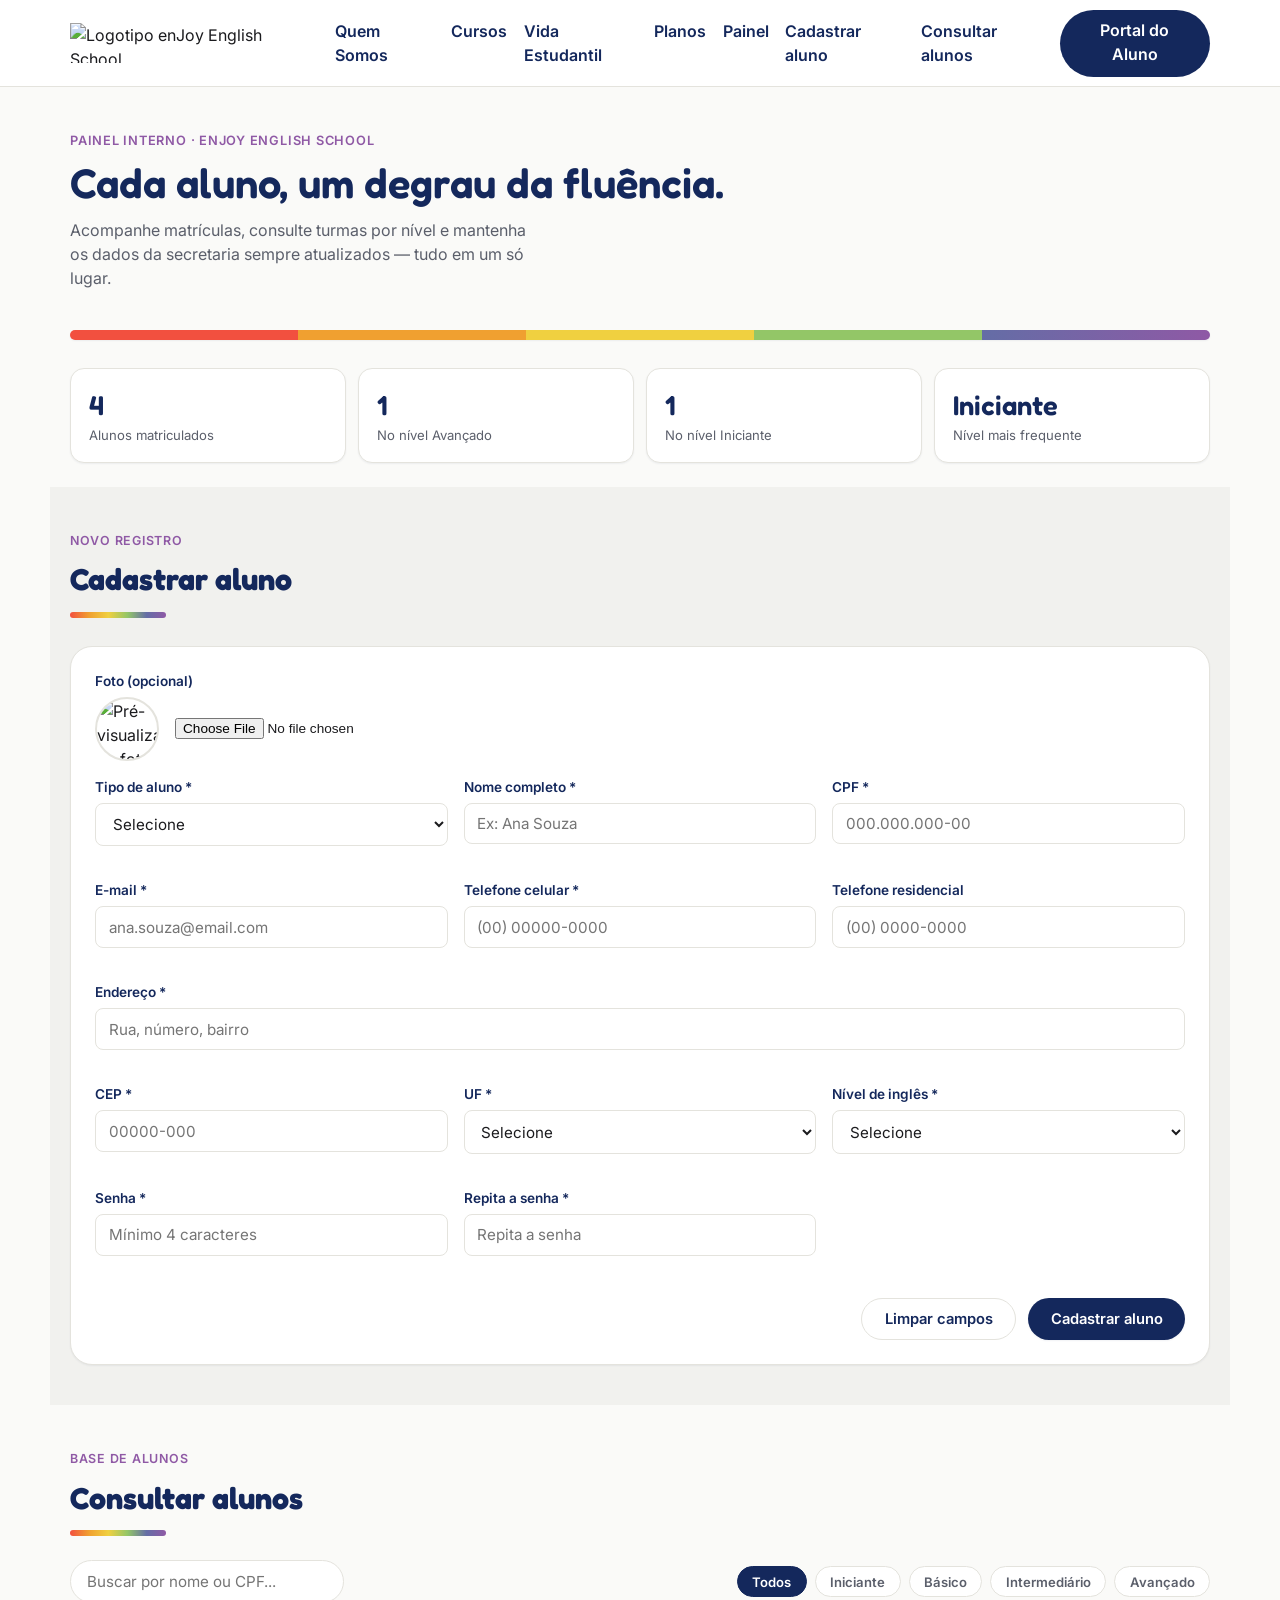
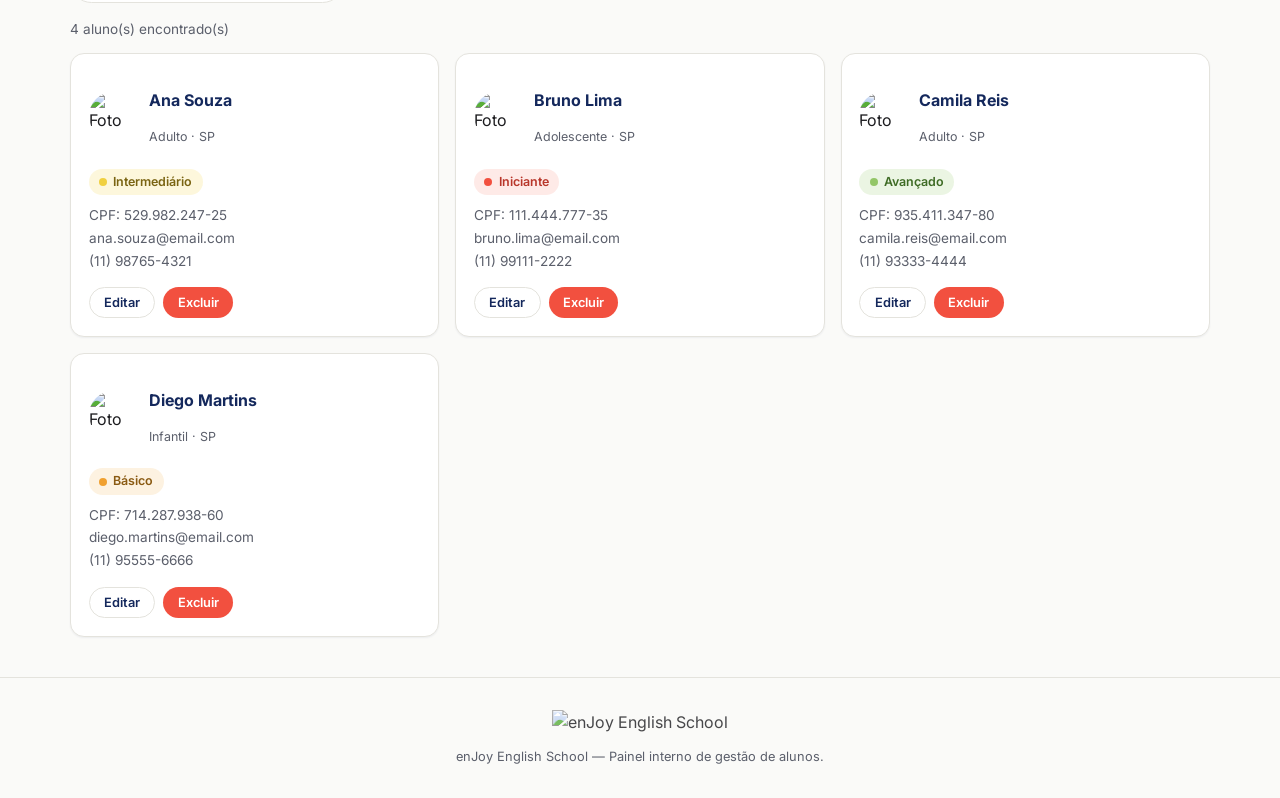
==== index.html @ 2eba7110 "Projeto Integrador Site" ====
<!DOCTYPE html>
<html lang="pt-BR">
<head>
<meta charset="UTF-8">
<meta name="viewport" content="width=device-width, initial-scale=1.0">
<title>enJoy English School — Painel de Alunos</title>
<meta name="description" content="Painel interno da enJoy English School para cadastro e consulta de alunos.">
<link rel="preconnect" href="https://fonts.googleapis.com">
<link href="https://fonts.googleapis.com/css2?family=Fredoka:wght@500;600;700&family=Inter:wght@400;500;600;700&display=swap" rel="stylesheet">
<link rel="stylesheet" href="style.css">
</head>
<body>

<a class="skip-link" href="#main">Pular para o conteúdo</a>

<!-- ===================== HEADER ===================== -->
<header class="header">
  <div class="header__inner">
    <div class="header__brand">
      <img class="header__logo" src="img/logo-enjoy.png" alt="Logotipo enJoy English School">
    </div>

    <button class="header__toggle" id="navToggle" aria-expanded="false" aria-controls="headerNav" aria-label="Abrir menu">
      <span></span><span></span><span></span>
    </button>

    <nav class="header__nav" id="headerNav">
      <a class="header__link" href="sobre.html">Quem Somos</a>
      <a class="header__link" href="cursos.html">Cursos</a>
      <a class="header__link" href="galeria.html">Vida Estudantil</a>
      <a class="header__link" href="planos.html">Planos</a>
      <a class="header__link" href="#dashboard">Painel</a>
      <a class="header__link" href="#cadastro">Cadastrar aluno</a>
      <a class="header__link" href="#consulta">Consultar alunos</a>
      <a class="header__link header__link--cta" href="login.html">Portal do Aluno</a>
    </nav>
  </div>
</header>

<main id="main">

  <!-- ===================== HERO / DASHBOARD ===================== -->
  <section class="hero" id="dashboard">
    <div class="hero__inner">
      <div class="hero__text">
        <p class="hero__eyebrow">Painel interno · enJoy English School</p>
        <h1 class="hero__title">Cada aluno, um degrau da fluência.</h1>
        <p class="hero__subtitle">
          Acompanhe matrículas, consulte turmas por nível e mantenha os dados
          da secretaria sempre atualizados — tudo em um só lugar.
        </p>
      </div>
      <div class="hero__rainbow" aria-hidden="true">
        <span class="rainbow-bar rainbow-bar--iniciante"></span>
        <span class="rainbow-bar rainbow-bar--basico"></span>
        <span class="rainbow-bar rainbow-bar--intermediario"></span>
        <span class="rainbow-bar rainbow-bar--avancado"></span>
        <span class="rainbow-bar rainbow-bar--fluente"></span>
      </div>
    </div>

    <div class="stats" id="statsRow">
      <!-- preenchido via JS -->
    </div>
  </section>

  <!-- ===================== CADASTRO ===================== -->
  <section class="section section--form" id="cadastro">
    <div class="section__head">
      <span class="section__eyebrow">Novo registro</span>
      <h2 class="section__title">Cadastrar aluno</h2>
      <div class="rainbow-rule" aria-hidden="true"></div>
    </div>

    <form class="student-form" id="studentForm" novalidate>
      <input type="hidden" id="studentId" value="">

      <div class="student-form__grid">

        <div class="form__group form__group--photo">
          <label class="form__label" for="fotoInput">Foto (opcional)</label>
          <div class="photo-picker">
            <img id="fotoPreview" class="photo-picker__preview" src="img/menina.png" alt="Pré-visualização da foto do aluno">
            <input class="form__file" type="file" id="fotoInput" accept="image/*">
          </div>
        </div>

        <div class="form__group">
          <label class="form__label" for="tipoAluno">Tipo de aluno *</label>
          <select class="form__input" id="tipoAluno" required>
            <option value="">Selecione</option>
            <option value="Infantil">Infantil</option>
            <option value="Adolescente">Adolescente</option>
            <option value="Adulto">Adulto</option>
          </select>
          <span class="form__error" data-error-for="tipoAluno"></span>
        </div>

        <div class="form__group">
          <label class="form__label" for="nome">Nome completo *</label>
          <input class="form__input" type="text" id="nome" placeholder="Ex: Ana Souza" required>
          <span class="form__error" data-error-for="nome"></span>
        </div>

        <div class="form__group">
          <label class="form__label" for="cpf">CPF *</label>
          <input class="form__input" type="text" id="cpf" placeholder="000.000.000-00" inputmode="numeric" maxlength="14" required>
          <span class="form__error" data-error-for="cpf"></span>
        </div>

        <div class="form__group">
          <label class="form__label" for="email">E-mail *</label>
          <input class="form__input" type="text" id="email" placeholder="ana.souza@email.com" required>
          <span class="form__error" data-error-for="email"></span>
        </div>

        <div class="form__group">
          <label class="form__label" for="telCelular">Telefone celular *</label>
          <input class="form__input" type="text" id="telCelular" placeholder="(00) 00000-0000" inputmode="numeric" maxlength="15" required>
          <span class="form__error" data-error-for="telCelular"></span>
        </div>

        <div class="form__group">
          <label class="form__label" for="telResidencial">Telefone residencial</label>
          <input class="form__input" type="text" id="telResidencial" placeholder="(00) 0000-0000" inputmode="numeric" maxlength="14">
        </div>

        <div class="form__group form__group--wide">
          <label class="form__label" for="endereco">Endereço *</label>
          <input class="form__input" type="text" id="endereco" placeholder="Rua, número, bairro" required>
          <span class="form__error" data-error-for="endereco"></span>
        </div>

        <div class="form__group">
          <label class="form__label" for="cep">CEP *</label>
          <input class="form__input" type="text" id="cep" placeholder="00000-000" inputmode="numeric" maxlength="9" required>
          <span class="form__error" data-error-for="cep"></span>
        </div>

        <div class="form__group">
          <label class="form__label" for="uf">UF *</label>
          <select class="form__input" id="uf" required>
            <option value="">Selecione</option>
            <option>SP</option><option>RJ</option><option>MG</option>
            <option>PR</option><option>RS</option><option>Outra</option>
          </select>
          <span class="form__error" data-error-for="uf"></span>
        </div>

        <div class="form__group">
          <label class="form__label" for="nivelIngles">Nível de inglês *</label>
          <select class="form__input" id="nivelIngles" required>
            <option value="">Selecione</option>
            <option value="Iniciante">Iniciante</option>
            <option value="Básico">Básico</option>
            <option value="Intermediário">Intermediário</option>
            <option value="Avançado">Avançado</option>
          </select>
          <span class="form__error" data-error-for="nivelIngles"></span>
        </div>

        <div class="form__group">
          <label class="form__label" for="senha">Senha *</label>
          <input class="form__input" type="password" id="senha" placeholder="Mínimo 4 caracteres" required>
          <span class="form__error" data-error-for="senha"></span>
        </div>

        <div class="form__group">
          <label class="form__label" for="confirmarSenha">Repita a senha *</label>
          <input class="form__input" type="password" id="confirmarSenha" placeholder="Repita a senha" required>
          <span class="form__error" data-error-for="confirmarSenha"></span>
        </div>

      </div>

      <div class="student-form__actions">
        <button type="button" class="btn btn--ghost" id="btnLimpar">Limpar campos</button>
        <button type="submit" class="btn btn--primary" id="btnSalvar">Cadastrar aluno</button>
      </div>
    </form>
  </section>

  <!-- ===================== CONSULTA ===================== -->
  <section class="section section--results" id="consulta">
    <div class="section__head">
      <span class="section__eyebrow">Base de alunos</span>
      <h2 class="section__title">Consultar alunos</h2>
      <div class="rainbow-rule" aria-hidden="true"></div>
    </div>

    <div class="toolbar">
      <div class="toolbar__search">
        <input type="search" id="searchInput" class="toolbar__input" placeholder="Buscar por nome ou CPF...">
      </div>
      <div class="toolbar__filters" id="filterButtons">
        <button class="filter-btn is-active" data-filter="Todos">Todos</button>
        <button class="filter-btn" data-filter="Iniciante">Iniciante</button>
        <button class="filter-btn" data-filter="Básico">Básico</button>
        <button class="filter-btn" data-filter="Intermediário">Intermediário</button>
        <button class="filter-btn" data-filter="Avançado">Avançado</button>
      </div>
    </div>

    <p class="results-count" id="resultsCount"></p>

    <div class="students-grid" id="studentsGrid">
      <!-- cartões preenchidos via JS -->
    </div>

    <p class="empty-state" id="emptyState" hidden>
      Nenhum aluno encontrado com esse filtro ou termo de busca.
    </p>
  </section>

</main>

<!-- ===================== MODAL DE EXCLUSÃO ===================== -->
<div class="modal" id="confirmModal" hidden>
  <div class="modal__box">
    <h3 class="modal__title">Excluir aluno?</h3>
    <p class="modal__text" id="modalText"></p>
    <div class="modal__actions">
      <button class="btn btn--ghost" id="modalCancel">Cancelar</button>
      <button class="btn btn--danger" id="modalConfirm">Excluir</button>
    </div>
  </div>
</div>

<!-- ===================== TOAST ===================== -->
<div class="toast" id="toast" hidden></div>

<!-- ===================== FOOTER ===================== -->
<footer class="footer">
  <img class="footer__logo" src="img/logo-enjoy.png" alt="enJoy English School">
  <p class="footer__text">enJoy English School — Painel interno de gestão de alunos.</p>
</footer>

<script src="script.js"></script>
</body>
</html>
---- style.css ----
/* =========================================================
   enJoy English School — Painel de Alunos
   Tokens extraídos do logotipo real da enJoy.
   ========================================================= */

:root {
  /* Cor de marca */
  --navy: #14285C;
  --navy-deep: #0C1938;
  --navy-soft: #3B4E86;

  /* Arco-íris do logo, mapeado por nível de inglês */
  --lvl-iniciante: #F2503F;      /* vermelho-laranja */
  --lvl-basico: #F0A030;         /* laranja          */
  --lvl-intermediario: #F0D040;  /* amarelo          */
  --lvl-avancado: #93C667;       /* verde            */
  --lvl-fluente: #646DA6;        /* azul-arroxeado   */
  --lvl-fluente-b: #8F59A5;      /* roxo             */

  /* Superfícies */
  --bg: #FAFAF8;
  --surface: #FFFFFF;
  --surface-muted: #F1F1EE;
  --border: #E4E3DD;

  /* Texto */
  --text: #1B1B1E;
  --text-muted: #5B5F6B;

  /* Tipografia */
  --font-display: 'Fredoka', system-ui, sans-serif;
  --font-body: 'Inter', system-ui, sans-serif;

  /* Espaçamento / forma */
  --radius-sm: 8px;
  --radius-md: 14px;
  --radius-lg: 22px;
  --shadow-sm: 0 1px 2px rgba(20, 40, 92, 0.06);
  --shadow-md: 0 8px 24px rgba(20, 40, 92, 0.10);
  --transition: 180ms cubic-bezier(.4,0,.2,1);
}

/* ---------- Reset básico ---------- */
*, *::before, *::after { box-sizing: border-box; }
html { scroll-behavior: smooth; }
body {
  margin: 0;
  background: var(--bg);
  color: var(--text);
  font-family: var(--font-body);
  line-height: 1.5;
  -webkit-font-smoothing: antialiased;
}
img { max-width: 100%; display: block; }
button { font-family: inherit; cursor: pointer; }
h1, h2, h3 { font-family: var(--font-display); margin: 0; color: var(--navy); }

.skip-link {
  position: absolute;
  left: -999px;
  top: 0;
  background: var(--navy);
  color: #fff;
  padding: 0.75rem 1rem;
  z-index: 999;
}
.skip-link:focus { left: 0; }

:focus-visible {
  outline: 3px solid var(--lvl-avancado);
  outline-offset: 2px;
}

@media (prefers-reduced-motion: reduce) {
  * { animation-duration: 0.001ms !important; transition-duration: 0.001ms !important; }
}

/* =========================================================
   HEADER
   ========================================================= */
.header {
  position: sticky;
  top: 0;
  z-index: 50;
  background: var(--surface);
  border-bottom: 1px solid var(--border);
}
.header__inner {
  max-width: 1180px;
  margin: 0 auto;
  padding: 0.6rem 1.25rem;
  display: flex;
  align-items: center;
  justify-content: space-between;
  gap: 1rem;
}
.header__logo { height: 40px; width: auto; }

.header__toggle {
  display: flex;
  flex-direction: column;
  justify-content: center;
  gap: 4px;
  width: 34px;
  height: 34px;
  background: none;
  border: none;
  padding: 0;
}
.header__toggle span {
  height: 2px;
  width: 100%;
  background: var(--navy);
  border-radius: 2px;
  transition: transform var(--transition), opacity var(--transition);
}
.header__toggle[aria-expanded="true"] span:nth-child(1) { transform: translateY(6px) rotate(45deg); }
.header__toggle[aria-expanded="true"] span:nth-child(2) { opacity: 0; }
.header__toggle[aria-expanded="true"] span:nth-child(3) { transform: translateY(-6px) rotate(-45deg); }

.header__nav {
  position: absolute;
  top: 100%;
  left: 0;
  right: 0;
  background: var(--surface);
  border-bottom: 1px solid var(--border);
  display: flex;
  flex-direction: column;
  padding: 0.5rem 1.25rem 1rem;
  gap: 0.25rem;
  transform-origin: top;
  transform: scaleY(0);
  opacity: 0;
  pointer-events: none;
  transition: transform var(--transition), opacity var(--transition);
}
.header__nav.is-open {
  transform: scaleY(1);
  opacity: 1;
  pointer-events: auto;
}
.header__link {
  color: var(--navy);
  text-decoration: none;
  font-weight: 600;
  padding: 0.6rem 0.4rem;
  border-radius: var(--radius-sm);
  transition: background var(--transition), color var(--transition);
}
.header__link:hover,
.header__link:focus-visible {
  background: var(--surface-muted);
}

@media (min-width: 800px) {
  .header__toggle { display: none; }
  .header__nav {
    position: static;
    flex-direction: row;
    background: none;
    border: none;
    padding: 0;
    transform: none;
    opacity: 1;
    pointer-events: auto;
  }
}

/* =========================================================
   HERO / DASHBOARD
   ========================================================= */
.hero {
  max-width: 1180px;
  margin: 0 auto;
  padding: 2.5rem 1.25rem 1.5rem;
}
.hero__inner {
  display: grid;
  gap: 1.5rem;
}
.hero__eyebrow {
  display: inline-block;
  font-weight: 600;
  font-size: 0.8rem;
  letter-spacing: 0.06em;
  text-transform: uppercase;
  color: var(--lvl-fluente-b);
  margin: 0 0 0.5rem;
}
.hero__title {
  font-size: clamp(1.7rem, 4vw, 2.6rem);
  font-weight: 600;
  line-height: 1.15;
}
.hero__subtitle {
  margin-top: 0.75rem;
  max-width: 46ch;
  color: var(--text-muted);
}

.hero__rainbow {
  display: flex;
  height: 10px;
  border-radius: 999px;
  overflow: hidden;
  box-shadow: var(--shadow-sm);
}
.rainbow-bar { flex: 1; }
.rainbow-bar--iniciante { background: var(--lvl-iniciante); }
.rainbow-bar--basico { background: var(--lvl-basico); }
.rainbow-bar--intermediario { background: var(--lvl-intermediario); }
.rainbow-bar--avancado { background: var(--lvl-avancado); }
.rainbow-bar--fluente { background: linear-gradient(90deg, var(--lvl-fluente), var(--lvl-fluente-b)); }

.rainbow-rule {
  height: 6px;
  width: 96px;
  border-radius: 999px;
  margin-top: 0.6rem;
  background: linear-gradient(90deg,
    var(--lvl-iniciante), var(--lvl-basico), var(--lvl-intermediario),
    var(--lvl-avancado), var(--lvl-fluente), var(--lvl-fluente-b));
}

.stats {
  margin-top: 1.75rem;
  display: grid;
  grid-template-columns: repeat(2, 1fr);
  gap: 0.75rem;
}
@media (min-width: 700px) {
  .stats { grid-template-columns: repeat(4, 1fr); }
}
.stat-card {
  background: var(--surface);
  border: 1px solid var(--border);
  border-radius: var(--radius-md);
  padding: 1rem 1.1rem;
  box-shadow: var(--shadow-sm);
}
.stat-card__value {
  font-family: var(--font-display);
  font-size: 1.7rem;
  font-weight: 600;
  color: var(--navy);
}
.stat-card__label {
  font-size: 0.82rem;
  color: var(--text-muted);
}

/* =========================================================
   SECTIONS (genérico)
   ========================================================= */
.section {
  max-width: 1180px;
  margin: 0 auto;
  padding: 2.5rem 1.25rem;
}
.section__eyebrow {
  font-size: 0.78rem;
  font-weight: 600;
  letter-spacing: 0.06em;
  text-transform: uppercase;
  color: var(--lvl-fluente-b);
}
.section__title {
  font-size: clamp(1.4rem, 3vw, 1.9rem);
  margin-top: 0.35rem;
}
.section--form { background: var(--surface-muted); }

/* =========================================================
   FORMULÁRIO DE CADASTRO
   ========================================================= */
.student-form {
  margin-top: 1.75rem;
  background: var(--surface);
  border: 1px solid var(--border);
  border-radius: var(--radius-lg);
  padding: 1.5rem;
  box-shadow: var(--shadow-sm);
}
.student-form__grid {
  display: grid;
  grid-template-columns: 1fr;
  gap: 1rem;
}
@media (min-width: 640px) {
  .student-form__grid { grid-template-columns: repeat(2, 1fr); }
  .form__group--wide { grid-column: span 2; }
}
@media (min-width: 960px) {
  .student-form__grid { grid-template-columns: repeat(3, 1fr); }
  .form__group--wide { grid-column: span 3; }
  .form__group--photo { grid-column: span 3; }
}

.form__group { display: flex; flex-direction: column; gap: 0.35rem; }
.form__label { font-size: 0.85rem; font-weight: 600; color: var(--navy); }
.form__input {
  border: 1.5px solid var(--border);
  border-radius: var(--radius-sm);
  padding: 0.65rem 0.8rem;
  font-family: inherit;
  font-size: 0.95rem;
  background: var(--surface);
  color: var(--text);
  transition: border-color var(--transition), box-shadow var(--transition);
}
.form__input:focus {
  border-color: var(--lvl-fluente-b);
  box-shadow: 0 0 0 3px rgba(143, 89, 165, 0.15);
  outline: none;
}
.form__input.is-invalid { border-color: var(--lvl-iniciante); }
.form__error {
  font-size: 0.78rem;
  color: var(--lvl-iniciante);
  min-height: 1em;
}

.photo-picker {
  display: flex;
  align-items: center;
  gap: 1rem;
}
.photo-picker__preview {
  width: 64px;
  height: 64px;
  border-radius: 50%;
  object-fit: cover;
  border: 2px solid var(--border);
}
.form__file { font-size: 0.85rem; }

.student-form__actions {
  margin-top: 1.5rem;
  display: flex;
  flex-wrap: wrap;
  gap: 0.75rem;
  justify-content: flex-end;
}

.btn {
  border: none;
  border-radius: 999px;
  padding: 0.7rem 1.4rem;
  font-weight: 600;
  font-size: 0.92rem;
  transition: transform var(--transition), box-shadow var(--transition), background var(--transition);
}
.btn:active { transform: scale(0.97); }
.btn--primary {
  background: var(--navy);
  color: #fff;
  box-shadow: var(--shadow-sm);
}
.btn--primary:hover { background: var(--navy-deep); box-shadow: var(--shadow-md); }
.btn--ghost {
  background: transparent;
  color: var(--navy);
  border: 1.5px solid var(--border);
}
.btn--ghost:hover { background: var(--surface-muted); }
.btn--danger {
  background: var(--lvl-iniciante);
  color: #fff;
}
.btn--danger:hover { filter: brightness(0.92); }
.btn--small { padding: 0.45rem 0.9rem; font-size: 0.8rem; }

/* =========================================================
   CONSULTA / RESULTADOS
   ========================================================= */
.toolbar {
  margin-top: 1.5rem;
  display: flex;
  flex-direction: column;
  gap: 0.9rem;
}
@media (min-width: 800px) {
  .toolbar { flex-direction: row; align-items: center; justify-content: space-between; }
}
.toolbar__input {
  width: 100%;
  padding: 0.7rem 1rem;
  border-radius: 999px;
  border: 1.5px solid var(--border);
  font-family: inherit;
  font-size: 0.95rem;
}
.toolbar__input:focus {
  border-color: var(--lvl-fluente-b);
  outline: none;
  box-shadow: 0 0 0 3px rgba(143, 89, 165, 0.15);
}
.toolbar__filters {
  display: flex;
  flex-wrap: wrap;
  gap: 0.5rem;
}
.filter-btn {
  border: 1.5px solid var(--border);
  background: var(--surface);
  color: var(--text-muted);
  border-radius: 999px;
  padding: 0.4rem 0.9rem;
  font-size: 0.82rem;
  font-weight: 600;
  transition: all var(--transition);
}
.filter-btn:hover { border-color: var(--lvl-fluente-b); color: var(--navy); }
.filter-btn.is-active {
  background: var(--navy);
  border-color: var(--navy);
  color: #fff;
}

.results-count {
  margin-top: 1rem;
  font-size: 0.85rem;
  color: var(--text-muted);
}

.students-grid {
  margin-top: 0.75rem;
  display: grid;
  grid-template-columns: 1fr;
  gap: 1rem;
}
@media (min-width: 640px) {
  .students-grid { grid-template-columns: repeat(2, 1fr); }
}
@media (min-width: 1000px) {
  .students-grid { grid-template-columns: repeat(3, 1fr); }
}

.student-card {
  background: var(--surface);
  border: 1px solid var(--border);
  border-radius: var(--radius-md);
  padding: 1.1rem;
  box-shadow: var(--shadow-sm);
  display: flex;
  flex-direction: column;
  gap: 0.6rem;
  animation: card-in 260ms ease both;
}
@keyframes card-in {
  from { opacity: 0; transform: translateY(8px); }
  to { opacity: 1; transform: translateY(0); }
}
.student-card:hover { box-shadow: var(--shadow-md); }

.student-card__top {
  display: flex;
  align-items: center;
  gap: 0.75rem;
}
.student-card__photo {
  width: 48px;
  height: 48px;
  border-radius: 50%;
  object-fit: cover;
  flex-shrink: 0;
}
.student-card__name { font-weight: 700; color: var(--navy); font-size: 1rem; }
.student-card__type { font-size: 0.78rem; color: var(--text-muted); }

.student-card__level {
  display: inline-flex;
  align-items: center;
  gap: 0.4rem;
  font-size: 0.78rem;
  font-weight: 600;
  padding: 0.25rem 0.65rem;
  border-radius: 999px;
  width: fit-content;
}
.student-card__level-dot { width: 8px; height: 8px; border-radius: 50%; }

.student-card__meta {
  font-size: 0.85rem;
  color: var(--text-muted);
  display: flex;
  flex-direction: column;
  gap: 0.15rem;
}
.student-card__actions {
  margin-top: 0.4rem;
  display: flex;
  gap: 0.5rem;
}

.empty-state {
  margin-top: 2rem;
  text-align: center;
  color: var(--text-muted);
  padding: 2rem;
  border: 1.5px dashed var(--border);
  border-radius: var(--radius-md);
}

/* =========================================================
   MODAL
   ========================================================= */
.modal {
  position: fixed;
  inset: 0;
  background: rgba(12, 25, 56, 0.45);
  align-items: center;
  justify-content: center;
  padding: 1rem;
  z-index: 100;
}
/* [hidden] do HTML tem baixa prioridade na cascata; sem esta regra,
   a declaração de display acima "vence" e o modal fica sempre visível. */
.modal[hidden] { display: none; }
.modal:not([hidden]) { display: flex; }
.modal__box {
  background: var(--surface);
  border-radius: var(--radius-lg);
  padding: 1.5rem;
  max-width: 380px;
  width: 100%;
  box-shadow: var(--shadow-md);
  animation: modal-in 200ms ease both;
}
@keyframes modal-in {
  from { opacity: 0; transform: scale(0.96); }
  to { opacity: 1; transform: scale(1); }
}
.modal__title { font-size: 1.2rem; }
.modal__text { color: var(--text-muted); margin: 0.6rem 0 1.2rem; font-size: 0.92rem; }
.modal__actions { display: flex; justify-content: flex-end; gap: 0.6rem; }

/* =========================================================
   TOAST
   ========================================================= */
.toast {
  position: fixed;
  left: 50%;
  bottom: 1.5rem;
  transform: translate(-50%, 0);
  background: var(--navy);
  color: #fff;
  padding: 0.75rem 1.2rem;
  border-radius: 999px;
  font-size: 0.88rem;
  font-weight: 600;
  box-shadow: var(--shadow-md);
  z-index: 200;
  animation: toast-in 220ms ease both;
}
@keyframes toast-in {
  from { opacity: 0; transform: translate(-50%, 10px); }
  to { opacity: 1; transform: translate(-50%, 0); }
}
.toast--error { background: var(--lvl-iniciante); }

/* =========================================================
   FOOTER
   ========================================================= */
.footer {
  border-top: 1px solid var(--border);
  padding: 2rem 1.25rem;
  display: flex;
  flex-direction: column;
  align-items: center;
  gap: 0.6rem;
  text-align: center;
}
.footer__logo { height: 28px; opacity: 0.8; }
.footer__text { font-size: 0.8rem; color: var(--text-muted); margin: 0; }

/* =========================================================
   FOOTER expandido (multi-página)
   ========================================================= */
.footer--site {
  flex-direction: column;
  gap: 2rem;
  padding: 3rem 1.25rem 2rem;
}
.footer__grid {
  width: 100%;
  max-width: 1180px;
  margin: 0 auto;
  display: grid;
  grid-template-columns: 1fr;
  gap: 2rem;
  text-align: left;
}
@media (min-width: 700px) {
  .footer__grid { grid-template-columns: 1.3fr 1fr 1fr; }
}
.footer__col-title {
  font-family: var(--font-display);
  color: var(--navy);
  font-size: 0.95rem;
  margin: 0 0 0.75rem;
}
.footer__links { list-style: none; margin: 0; padding: 0; display: flex; flex-direction: column; gap: 0.5rem; }
.footer__links a {
  color: var(--text-muted);
  text-decoration: none;
  font-size: 0.88rem;
  transition: color var(--transition);
}
.footer__links a:hover { color: var(--lvl-fluente-b); }
.footer__bottom {
  width: 100%;
  max-width: 1180px;
  margin: 0 auto;
  border-top: 1px solid var(--border);
  padding-top: 1.25rem;
  display: flex;
  flex-wrap: wrap;
  align-items: center;
  justify-content: space-between;
  gap: 0.75rem;
}

/* =========================================================
   HEADER — link em destaque (Portal do Aluno) e link discreto
   ========================================================= */
.header__link--cta {
  background: var(--navy);
  color: #fff !important;
  border-radius: 999px;
  padding: 0.55rem 1.1rem !important;
  text-align: center;
}
.header__link--cta:hover { background: var(--navy-deep); }
.header__link--ghost {
  color: var(--text-muted) !important;
  font-weight: 500 !important;
  font-size: 0.85rem;
}

/* =========================================================
   PAGE HERO (páginas institucionais)
   ========================================================= */
.page-hero {
  max-width: 1180px;
  margin: 0 auto;
  padding: 3rem 1.25rem 1rem;
  text-align: center;
}
.page-hero .rainbow-rule { margin: 0.9rem auto 0; }
.page-hero__title {
  font-size: clamp(1.9rem, 4.5vw, 3rem);
  font-weight: 600;
}
.page-hero__subtitle {
  max-width: 56ch;
  margin: 0.9rem auto 0;
  color: var(--text-muted);
  font-size: 1.02rem;
}

/* =========================================================
   QUEM SOMOS — Missão / Visão / Valores + história
   ========================================================= */
.mvv-grid {
  margin-top: 2rem;
  display: grid;
  grid-template-columns: 1fr;
  gap: 1.25rem;
}
@media (min-width: 760px) {
  .mvv-grid { grid-template-columns: repeat(3, 1fr); }
}
.mvv-card {
  background: var(--surface);
  border: 1px solid var(--border);
  border-radius: var(--radius-lg);
  padding: 1.75rem 1.5rem;
  box-shadow: var(--shadow-sm);
  position: relative;
  overflow: hidden;
  transition: box-shadow var(--transition), transform var(--transition);
}
.mvv-card:hover { box-shadow: var(--shadow-md); transform: translateY(-3px); }
.mvv-card::before {
  content: '';
  position: absolute;
  top: 0; left: 0; right: 0;
  height: 6px;
}
.mvv-card--missao::before { background: var(--lvl-iniciante); }
.mvv-card--visao::before { background: var(--lvl-intermediario); }
.mvv-card--valores::before { background: linear-gradient(90deg, var(--lvl-avancado), var(--lvl-fluente), var(--lvl-fluente-b)); }
.mvv-card__title { font-size: 1.15rem; margin-bottom: 0.6rem; }
.mvv-card__text { color: var(--text-muted); font-size: 0.95rem; }
.mvv-card__list { margin: 0; padding-left: 1.1rem; color: var(--text-muted); font-size: 0.93rem; display: flex; flex-direction: column; gap: 0.4rem; }

.history {
  margin-top: 3rem;
  display: grid;
  grid-template-columns: 1fr;
  gap: 1.5rem;
  align-items: center;
}
@media (min-width: 800px) {
  .history { grid-template-columns: 1fr 1fr; }
}
.history__photo {
  border-radius: var(--radius-lg);
  overflow: hidden;
  box-shadow: var(--shadow-md);
}
.history__photo img { width: 100%; height: 100%; object-fit: cover; }
.history__text p { color: var(--text-muted); margin: 0 0 1rem; }

/* =========================================================
   GALERIA / VIDA ESTUDANTIL
   ========================================================= */
.gallery-grid {
  margin-top: 2rem;
  display: grid;
  grid-template-columns: 1fr;
  gap: 1rem;
}
@media (min-width: 620px) { .gallery-grid { grid-template-columns: repeat(2, 1fr); } }
@media (min-width: 980px) { .gallery-grid { grid-template-columns: repeat(3, 1fr); } }

.gallery-card {
  position: relative;
  border-radius: var(--radius-md);
  overflow: hidden;
  aspect-ratio: 4 / 5;
  box-shadow: var(--shadow-sm);
}
.gallery-card img {
  width: 100%; height: 100%;
  object-fit: cover;
  transition: transform 400ms ease;
}
.gallery-card:hover img { transform: scale(1.06); }
.gallery-card__caption {
  position: absolute;
  inset: auto 0 0 0;
  padding: 1.1rem 1rem 0.9rem;
  background: linear-gradient(180deg, rgba(12,25,56,0) 0%, rgba(12,25,56,0.82) 85%);
  color: #fff;
}
.gallery-card__quote { font-size: 0.88rem; font-style: italic; margin: 0 0 0.25rem; }
.gallery-card__author { font-size: 0.75rem; opacity: 0.85; font-weight: 600; }
.gallery-card__level-dot {
  position: absolute;
  top: 0.75rem; right: 0.75rem;
  width: 12px; height: 12px;
  border-radius: 50%;
  box-shadow: 0 0 0 2px rgba(255,255,255,0.7);
}

/* =========================================================
   NOSSOS CURSOS
   ========================================================= */
.courses-grid {
  margin-top: 2rem;
  display: grid;
  grid-template-columns: 1fr;
  gap: 1.25rem;
}
@media (min-width: 640px) { .courses-grid { grid-template-columns: repeat(2, 1fr); } }
@media (min-width: 1000px) { .courses-grid { grid-template-columns: repeat(3, 1fr); } }

.course-card {
  background: var(--surface);
  border: 1px solid var(--border);
  border-radius: var(--radius-lg);
  padding: 1.5rem;
  display: flex;
  flex-direction: column;
  gap: 0.75rem;
  box-shadow: var(--shadow-sm);
  transition: box-shadow var(--transition), transform var(--transition);
}
.course-card:hover { box-shadow: var(--shadow-md); transform: translateY(-3px); }
.course-card__level {
  display: inline-flex;
  align-items: center;
  gap: 0.4rem;
  font-size: 0.76rem;
  font-weight: 600;
  padding: 0.25rem 0.65rem;
  border-radius: 999px;
  width: fit-content;
}
.course-card__level-dot { width: 8px; height: 8px; border-radius: 50%; }
.course-card__title { font-size: 1.15rem; }
.course-card__desc { color: var(--text-muted); font-size: 0.92rem; flex-grow: 1; }
.course-card__meta {
  display: flex;
  gap: 1rem;
  font-size: 0.82rem;
  color: var(--text-muted);
  border-top: 1px solid var(--border);
  padding-top: 0.75rem;
}
.course-card__meta strong { color: var(--navy); }

/* =========================================================
   PLANOS E INVESTIMENTO
   ========================================================= */
.pricing-grid {
  margin-top: 2rem;
  display: grid;
  grid-template-columns: 1fr;
  gap: 1.25rem;
}
@media (min-width: 700px) { .pricing-grid { grid-template-columns: repeat(3, 1fr); } }

.price-card {
  background: var(--surface);
  border: 1.5px solid var(--border);
  border-radius: var(--radius-lg);
  padding: 1.75rem 1.5rem;
  display: flex;
  flex-direction: column;
  gap: 1rem;
  box-shadow: var(--shadow-sm);
  transition: box-shadow var(--transition), transform var(--transition);
}
.price-card:hover { box-shadow: var(--shadow-md); transform: translateY(-3px); }
.price-card--destaque {
  border-color: var(--lvl-fluente-b);
  box-shadow: 0 0 0 3px rgba(143,89,165,0.12), var(--shadow-md);
}
.price-card__badge {
  align-self: flex-start;
  background: var(--lvl-fluente-b);
  color: #fff;
  font-size: 0.72rem;
  font-weight: 700;
  padding: 0.25rem 0.7rem;
  border-radius: 999px;
  text-transform: uppercase;
  letter-spacing: 0.04em;
}
.price-card__name { font-size: 1.1rem; }
.price-card__value { font-family: var(--font-display); font-size: 2rem; color: var(--navy); font-weight: 600; }
.price-card__value span { font-family: var(--font-body); font-size: 0.85rem; font-weight: 500; color: var(--text-muted); }
.price-card__features { list-style: none; margin: 0; padding: 0; display: flex; flex-direction: column; gap: 0.55rem; }
.price-card__features li { display: flex; gap: 0.55rem; font-size: 0.9rem; color: var(--text-muted); }
.price-card__check { color: var(--lvl-avancado); font-weight: 700; }

.faq {
  margin-top: 3rem;
  max-width: 760px;
}
.faq-item {
  border-bottom: 1px solid var(--border);
}
.faq-question {
  width: 100%;
  background: none;
  border: none;
  text-align: left;
  padding: 1.1rem 0;
  display: flex;
  align-items: center;
  justify-content: space-between;
  font-family: var(--font-display);
  font-size: 1rem;
  color: var(--navy);
}
.faq-question__icon {
  flex-shrink: 0;
  width: 22px; height: 22px;
  border-radius: 50%;
  border: 1.5px solid var(--lvl-fluente-b);
  color: var(--lvl-fluente-b);
  display: flex; align-items: center; justify-content: center;
  font-size: 0.9rem;
  transition: transform var(--transition);
}
.faq-item.is-open .faq-question__icon { transform: rotate(45deg); }
.faq-answer {
  max-height: 0;
  overflow: hidden;
  transition: max-height var(--transition);
  color: var(--text-muted);
  font-size: 0.92rem;
}
.faq-answer__inner { padding-bottom: 1.1rem; }
.faq-item.is-open .faq-answer { max-height: 240px; }

/* =========================================================
   LOGIN / PORTAL DO ALUNO
   ========================================================= */
.login-split {
  max-width: 1100px;
  margin: 2rem auto 0;
  padding: 0 1.25rem 3rem;
  display: grid;
  grid-template-columns: 1fr;
  border-radius: var(--radius-lg);
  overflow: hidden;
  box-shadow: var(--shadow-md);
}
@media (min-width: 860px) {
  .login-split { grid-template-columns: 1fr 1fr; min-height: 560px; }
}
.login-split__banner {
  position: relative;
  background: var(--navy);
  color: #fff;
  padding: 2.5rem;
  display: flex;
  flex-direction: column;
  justify-content: flex-end;
  gap: 0.75rem;
  min-height: 220px;
  background-size: cover;
  background-position: center;
}
.login-split__banner::before {
  content: '';
  position: absolute; inset: 0;
  background: linear-gradient(180deg, rgba(12,25,56,0.35) 0%, rgba(12,25,56,0.92) 100%);
}
.login-split__banner > * { position: relative; z-index: 1; }
.login-split__banner-title { font-size: 1.5rem; }
.login-split__banner-text { font-size: 0.92rem; opacity: 0.9; max-width: 34ch; }
.login-split__rainbow {
  position: relative; z-index: 1;
  display: flex; height: 6px; border-radius: 999px; overflow: hidden; width: 120px;
}

.login-split__form {
  background: var(--surface);
  padding: 2.25rem 2rem;
  display: flex;
  flex-direction: column;
  justify-content: center;
  gap: 1.1rem;
}
.login-split__title { font-size: 1.4rem; }
.login-split__subtitle { color: var(--text-muted); font-size: 0.9rem; margin-top: -0.6rem; }

.form__row {
  display: flex;
  align-items: center;
  justify-content: space-between;
  font-size: 0.85rem;
  flex-wrap: wrap;
  gap: 0.5rem;
}
.checkbox-label {
  display: flex;
  align-items: center;
  gap: 0.45rem;
  color: var(--text-muted);
}
.checkbox-label input { accent-color: var(--navy); width: 16px; height: 16px; }
.form__link {
  color: var(--lvl-fluente-b);
  text-decoration: none;
  font-weight: 600;
}
.form__link:hover { text-decoration: underline; }

.divider {
  display: flex;
  align-items: center;
  gap: 0.75rem;
  color: var(--text-muted);
  font-size: 0.8rem;
}
.divider::before, .divider::after {
  content: '';
  flex: 1;
  height: 1px;
  background: var(--border);
}

.btn--social {
  background: var(--surface);
  border: 1.5px solid var(--border);
  color: var(--text);
  display: flex;
  align-items: center;
  justify-content: center;
  gap: 0.6rem;
}
.btn--social:hover { background: var(--surface-muted); }
.btn--social-icon {
  width: 18px; height: 18px;
  border-radius: 50%;
  background: conic-gradient(var(--lvl-iniciante), var(--lvl-intermediario), var(--lvl-avancado), var(--lvl-fluente), var(--lvl-fluente-b), var(--lvl-iniciante));
  display: flex; align-items: center; justify-content: center;
  font-size: 0.7rem; font-weight: 700; color: #fff;
}
.btn--block { width: 100%; }

.login-feedback {
  font-size: 0.85rem;
  padding: 0.7rem 0.9rem;
  border-radius: var(--radius-sm);
  background: rgba(147, 198, 103, 0.15);
  color: #3E6B24;
}
.login-feedback.is-error {
  background: rgba(242, 80, 63, 0.12);
  color: #B8362A;
}

.password-field { position: relative; }
.password-field .form__input { padding-right: 4.2rem; }
.password-toggle {
  position: absolute;
  right: 0.7rem;
  top: 50%;
  transform: translateY(-50%);
  background: none;
  border: none;
  color: var(--lvl-fluente-b);
  font-size: 0.78rem;
  font-weight: 600;
  padding: 0.2rem 0.3rem;
}

/* =========================================================
   BANNER — CTA de matrícula via WhatsApp (não-alunos)
   ========================================================= */
.whatsapp-banner {
  max-width: 1100px;
  margin: 0 auto 3rem;
  padding: 0 1.25rem;
}
.whatsapp-banner__inner {
  background: var(--surface);
  border: 1.5px solid var(--border);
  border-radius: var(--radius-lg);
  padding: 1.5rem;
  display: flex;
  flex-direction: column;
  gap: 1rem;
  align-items: flex-start;
  box-shadow: var(--shadow-sm);
  position: relative;
  overflow: hidden;
}
.whatsapp-banner__inner::before {
  content: '';
  position: absolute; top: 0; left: 0; right: 0; height: 5px;
  background: linear-gradient(90deg,
    var(--lvl-iniciante), var(--lvl-basico), var(--lvl-intermediario),
    var(--lvl-avancado), var(--lvl-fluente), var(--lvl-fluente-b));
}
@media (min-width: 700px) {
  .whatsapp-banner__inner { flex-direction: row; align-items: center; justify-content: space-between; }
}
.whatsapp-banner__title { font-size: 1.05rem; color: var(--navy); margin: 0 0 0.25rem; }
.whatsapp-banner__text { color: var(--text-muted); font-size: 0.9rem; margin: 0; max-width: 46ch; }
.btn--whatsapp {
  background: var(--lvl-avancado);
  color: #fff;
  flex-shrink: 0;
  white-space: nowrap;
}
.btn--whatsapp:hover { filter: brightness(0.94); }
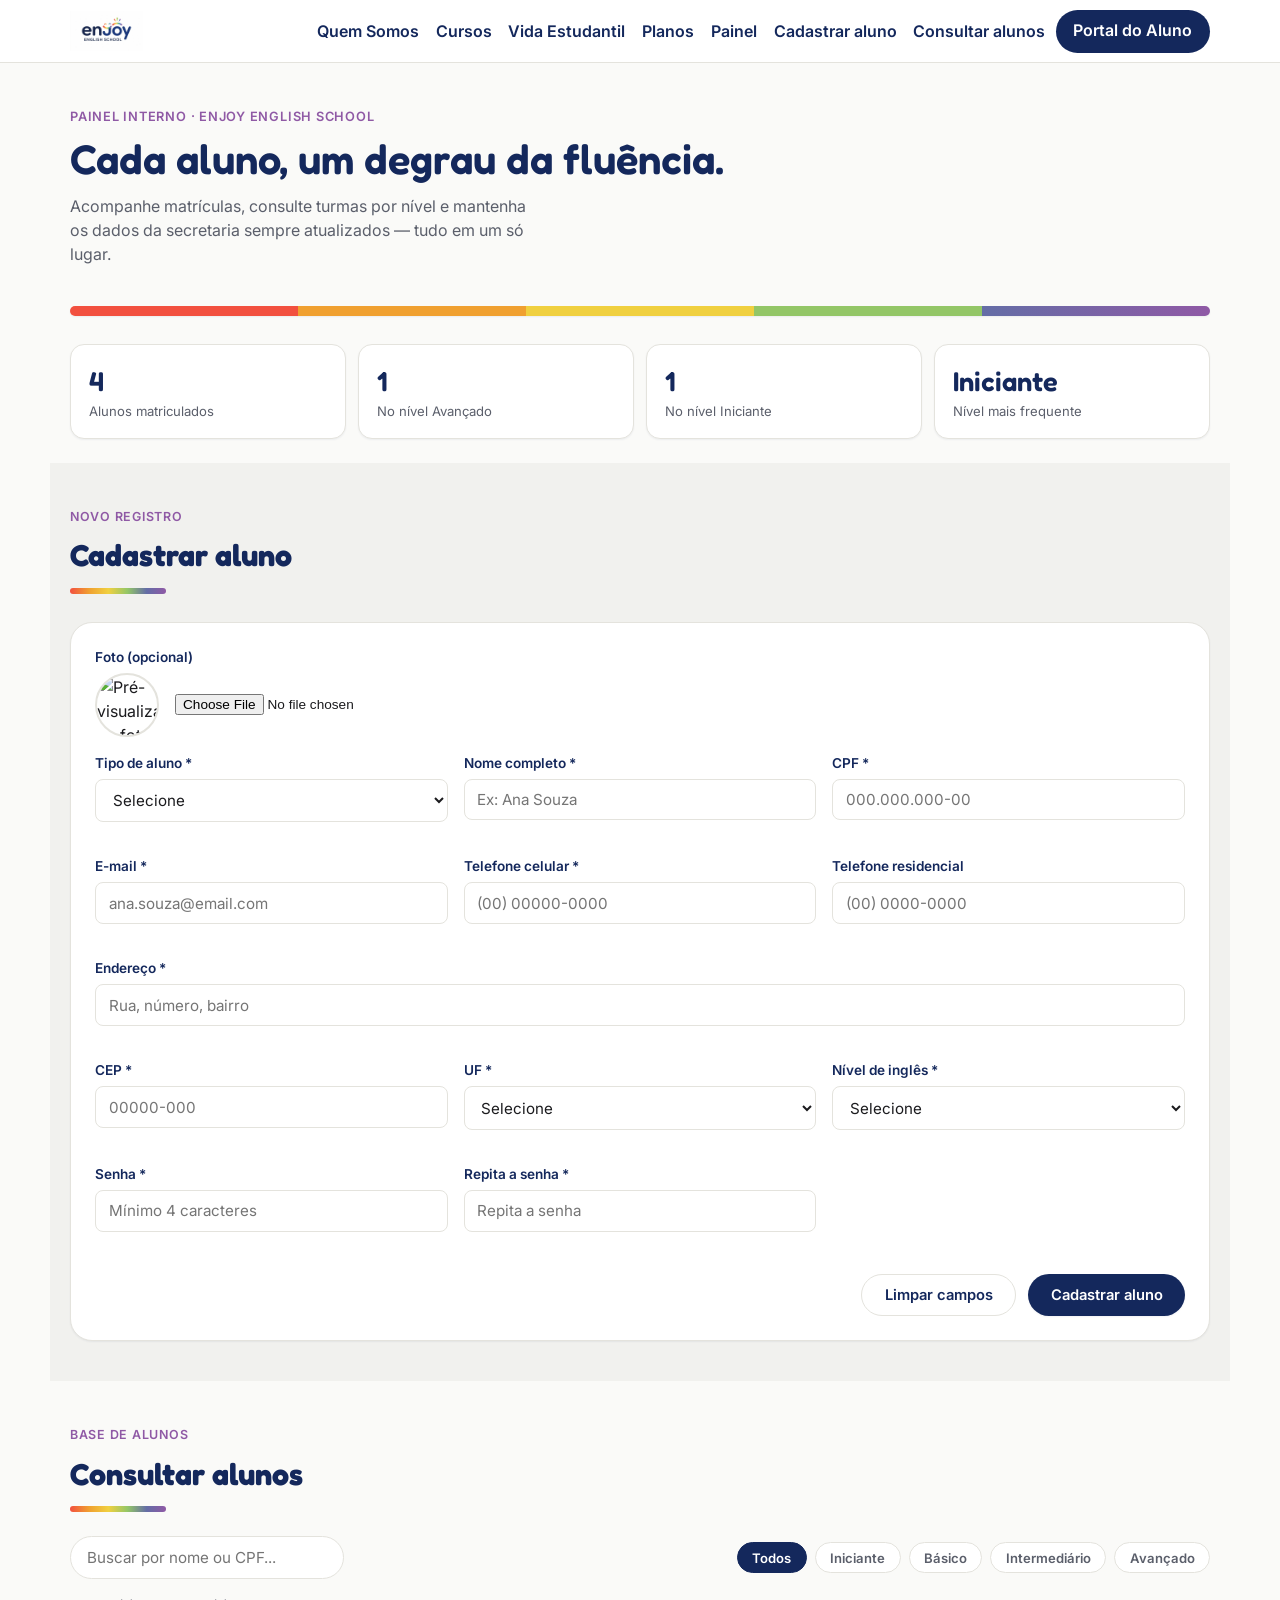
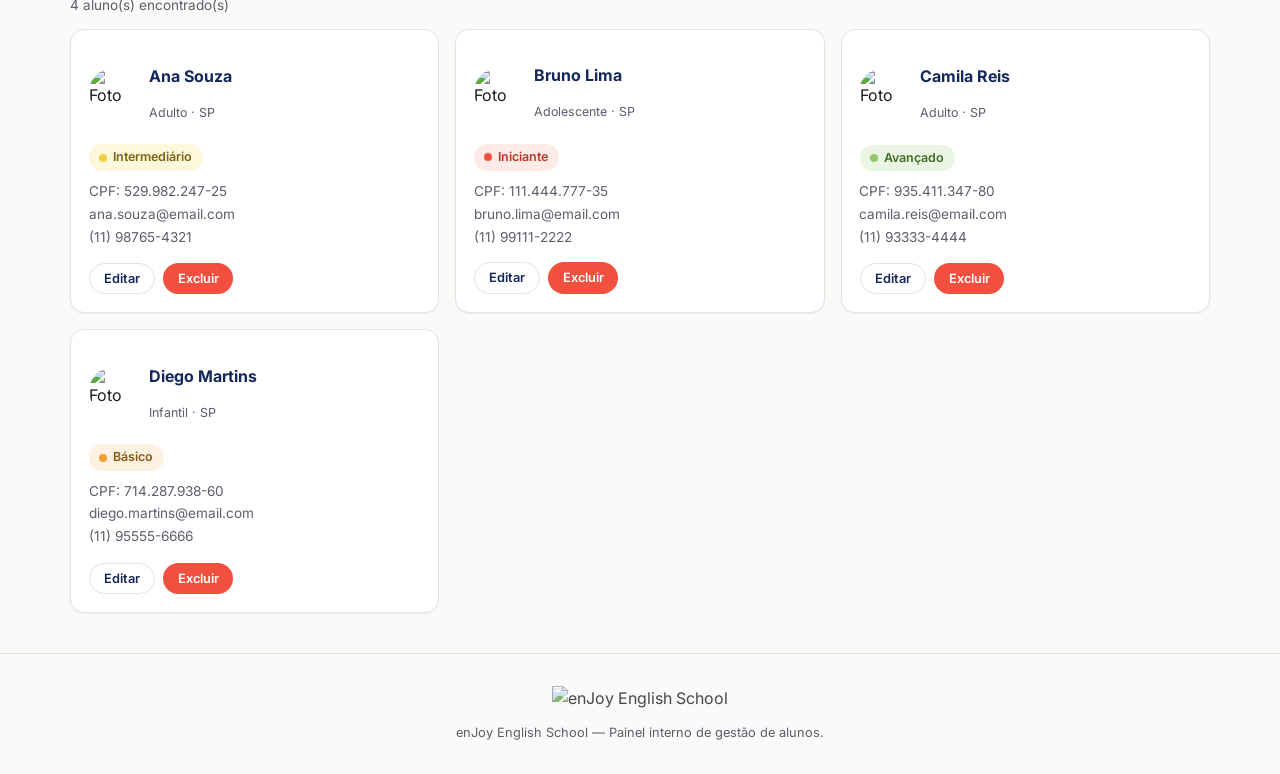
==== commit b1ecad50: "Update logo image source in header" ====
--- a/index.html
+++ b/index.html
@@ -17,7 +17,7 @@
 <header class="header">
   <div class="header__inner">
     <div class="header__brand">
-      <img class="header__logo" src="img/logo-enjoy.png" alt="Logotipo enJoy English School">
+      <img class="header__logo" src="logo-enjoy.png" alt="Logotipo enJoy English School">
     </div>
 
     <button class="header__toggle" id="navToggle" aria-expanded="false" aria-controls="headerNav" aria-label="Abrir menu">
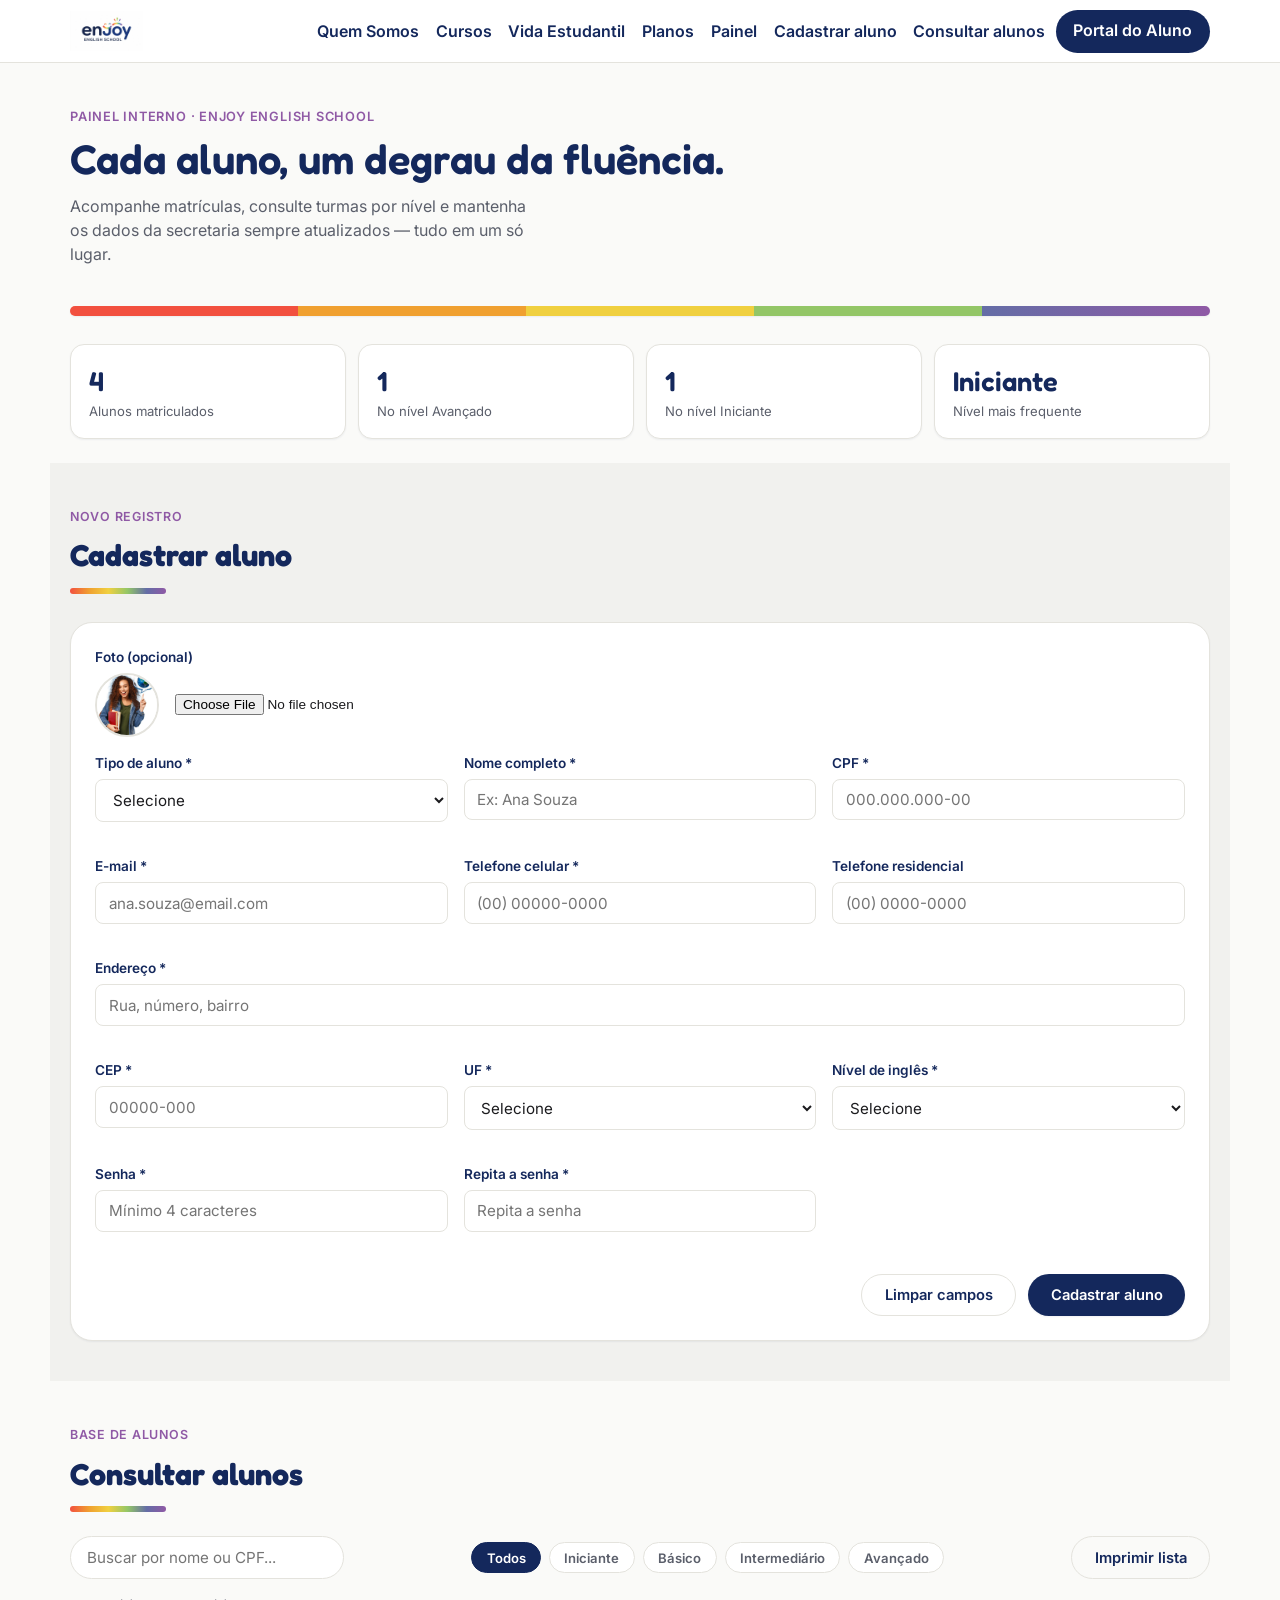
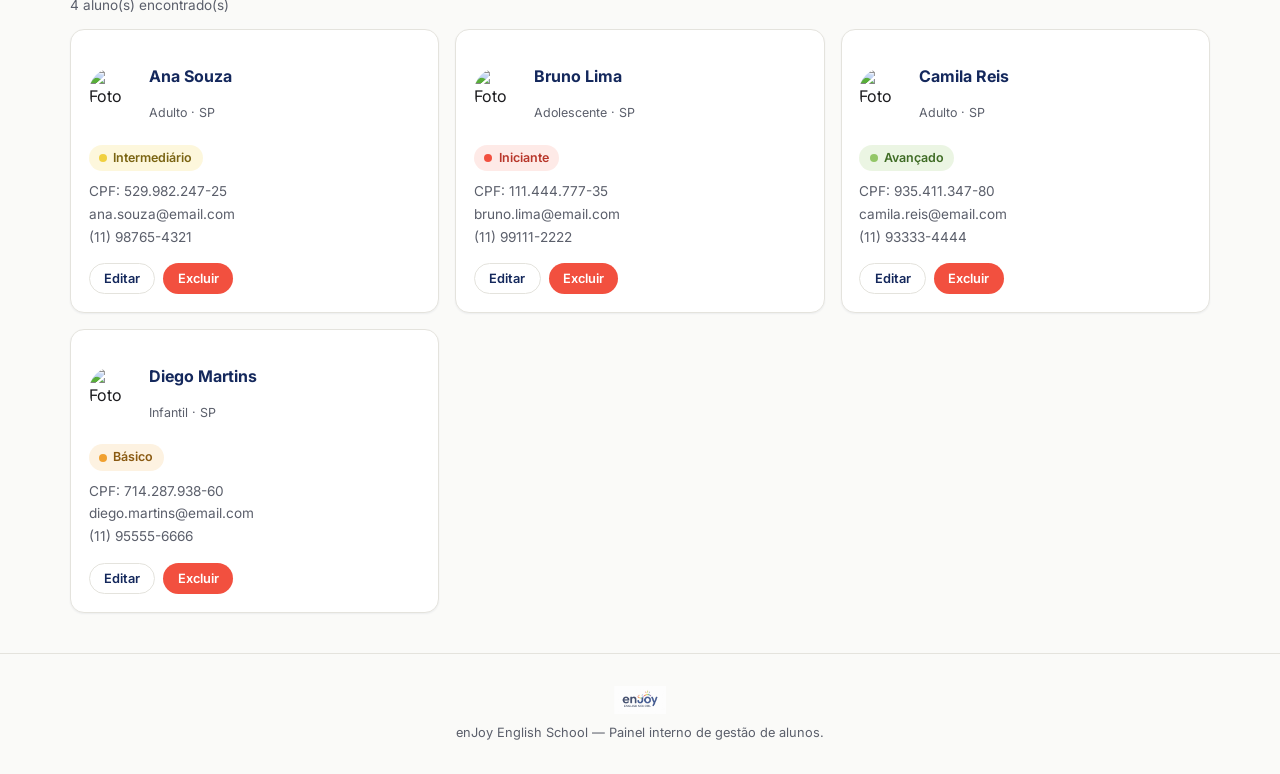
==== commit b761baf1: "Update image paths and add print area" ====
--- a/index.html
+++ b/index.html
@@ -80,7 +80,7 @@
         <div class="form__group form__group--photo">
           <label class="form__label" for="fotoInput">Foto (opcional)</label>
           <div class="photo-picker">
-            <img id="fotoPreview" class="photo-picker__preview" src="img/menina.png" alt="Pré-visualização da foto do aluno">
+            <img id="fotoPreview" class="photo-picker__preview" src="menina.png" alt="Pré-visualização da foto do aluno">
             <input class="form__file" type="file" id="fotoInput" accept="image/*">
           </div>
         </div>
@@ -199,6 +199,7 @@
         <button class="filter-btn" data-filter="Intermediário">Intermediário</button>
         <button class="filter-btn" data-filter="Avançado">Avançado</button>
       </div>
+      <button class="btn btn--ghost" id="btnImprimirLista">Imprimir lista</button>
     </div>
 
     <p class="results-count" id="resultsCount"></p>
@@ -229,9 +230,12 @@
 <!-- ===================== TOAST ===================== -->
 <div class="toast" id="toast" hidden></div>
 
+<!-- ===================== ÁREA DE IMPRESSÃO (ficha/lista) ===================== -->
+<div id="areaImpressao" class="area-impressao"></div>
+
 <!-- ===================== FOOTER ===================== -->
 <footer class="footer">
-  <img class="footer__logo" src="img/logo-enjoy.png" alt="enJoy English School">
+  <img class="footer__logo" src="logo-enjoy.png" alt="enJoy English School">
   <p class="footer__text">enJoy English School — Painel interno de gestão de alunos.</p>
 </footer>
 
